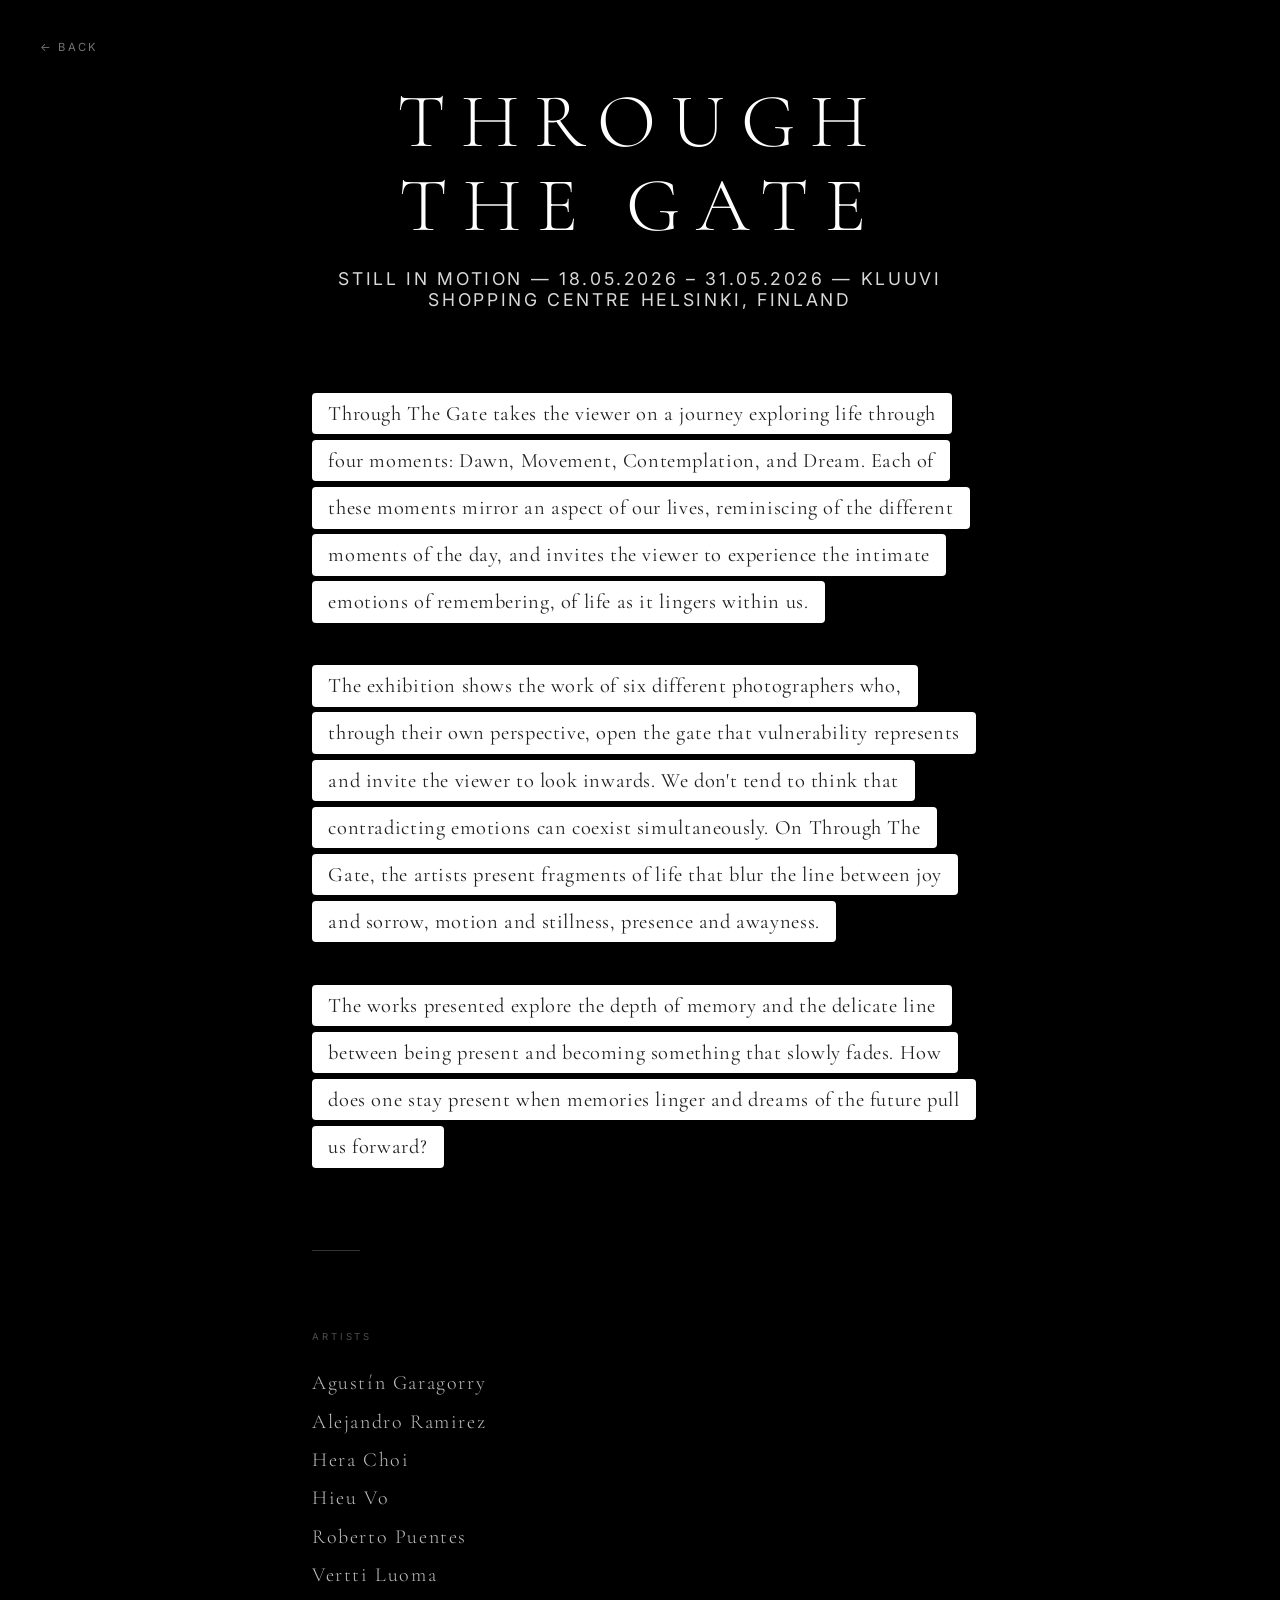
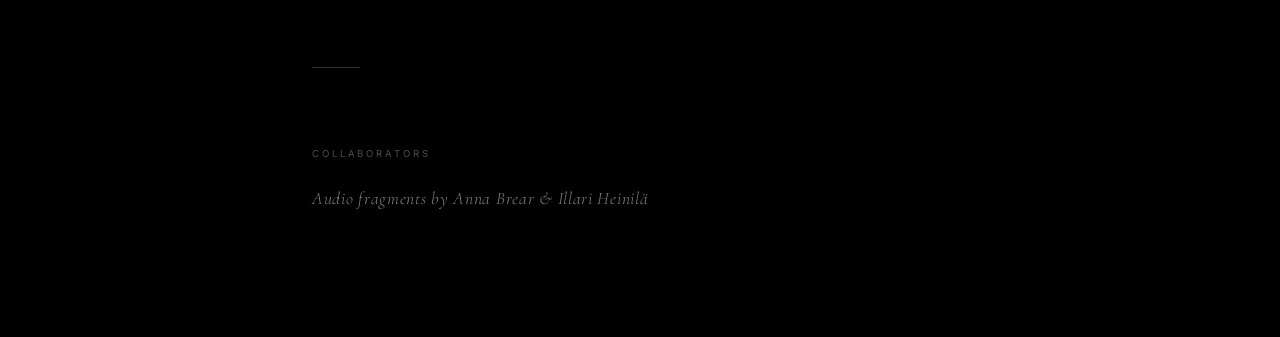
==== about.html @ f837ae7b "Add about page, optimize Alejandro's photo, link nav to about - New about.html with exhibition claim" ====
<!DOCTYPE html>
<html lang="en">
<head>
    <meta charset="UTF-8">
    <meta name="viewport" content="width=device-width, initial-scale=1.0">
    <title>Through the Gate — About</title>

    <link rel="preload" href="style.css" as="style">
    <link rel="preload" href="https://fonts.googleapis.com/css2?family=Cormorant+Garamond:wght@300;400;500;600&family=Inter:wght@300;400;500;600&display=swap" as="style">

    <link rel="stylesheet" href="style.css">
    <style>
        body {
            height: auto;
            min-height: 100vh;
            overflow-x: hidden;
            overflow-y: auto;
            background: #000;
        }

        .about-page {
            position: relative;
            z-index: 2;
            max-width: 720px;
            margin: 0 auto;
            padding: 5rem 2rem 8rem;
            display: flex;
            flex-direction: column;
            gap: 5rem;
        }

        .about-back {
            position: fixed;
            top: 2.5rem;
            left: 2.5rem;
            font-family: 'Inter', sans-serif;
            font-size: 0.7rem;
            font-weight: 400;
            letter-spacing: 0.2em;
            text-transform: uppercase;
            color: rgba(255, 255, 255, 0.45);
            text-decoration: none;
            transition: color 0.3s ease;
            z-index: 10;
        }

        .about-back:hover {
            color: rgba(255, 255, 255, 0.9);
        }

        .about-header {
            text-align: center;
        }

        .about-header .title {
            opacity: 1;
            white-space: normal;
            margin-bottom: 1.2rem;
        }

        .about-header .subtitle-info {
            opacity: 0.85;
        }

        .claim-text {
            font-family: 'Cormorant Garamond', serif;
            font-size: clamp(1.05rem, 1.6vw, 1.3rem);
            font-weight: 400;
            line-height: 2.3;
            letter-spacing: 0.03em;
        }

        .claim-text p + p {
            margin-top: 1.8em;
        }

        .claim-text p span {
            color: #1F1F1F;
            background-color: #FFFFFF;
            padding: 0.4em 0.8em;
            border-radius: 4px;
            box-decoration-break: clone;
            -webkit-box-decoration-break: clone;
            display: inline;
        }

        .divider {
            width: 3rem;
            height: 1px;
            background: rgba(255, 255, 255, 0.2);
        }

        .section-label {
            font-family: 'Inter', sans-serif;
            font-size: 0.6rem;
            font-weight: 400;
            letter-spacing: 0.3em;
            text-transform: uppercase;
            color: rgba(255, 255, 255, 0.3);
            margin-bottom: 1.8rem;
        }

        .artist-list {
            list-style: none;
            display: flex;
            flex-direction: column;
            gap: 0.9rem;
        }

        .artist-list li {
            font-family: 'Cormorant Garamond', serif;
            font-size: clamp(1rem, 1.6vw, 1.25rem);
            font-weight: 300;
            letter-spacing: 0.08em;
            color: rgba(255, 255, 255, 0.75);
        }

        .collaborators-text {
            font-family: 'Cormorant Garamond', serif;
            font-size: clamp(0.95rem, 1.4vw, 1.1rem);
            font-weight: 300;
            font-style: italic;
            letter-spacing: 0.04em;
            color: rgba(255, 255, 255, 0.5);
        }

        @media (max-width: 768px) {
            .about-back {
                top: 1.5rem;
                left: 1.5rem;
            }

            .about-page {
                padding: 4.5rem 1.5rem 6rem;
                gap: 3.5rem;
            }

            .claim-text {
                line-height: 1.85;
            }
        }
    </style>
</head>
<body>
    <a href="index.html" class="about-back">← Back</a>

    <main class="about-page">

        <div class="about-header">
            <h1 class="title">THROUGH THE GATE</h1>
            <p class="subtitle-info">STILL IN MOTION — 18.05.2026 – 31.05.2026 — KLUUVI SHOPPING CENTRE HELSINKI, FINLAND</p>
        </div>

        <div class="claim-text">
            <p><span>Through The Gate takes the viewer on a journey exploring life through four moments: Dawn, Movement, Contemplation, and Dream. Each of these moments mirror an aspect of our lives, reminiscing of the different moments of the day, and invites the viewer to experience the intimate emotions of remembering, of life as it lingers within us.</span></p>
            <p><span>The exhibition shows the work of six different photographers who, through their own perspective, open the gate that vulnerability represents and invite the viewer to look inwards. We don't tend to think that contradicting emotions can coexist simultaneously. On Through The Gate, the artists present fragments of life that blur the line between joy and sorrow, motion and stillness, presence and awayness.</span></p>
            <p><span>The works presented explore the depth of memory and the delicate line between being present and becoming something that slowly fades. How does one stay present when memories linger and dreams of the future pull us forward?</span></p>
        </div>

        <div class="divider"></div>

        <div>
            <p class="section-label">Artists</p>
            <ul class="artist-list">
                <li>Agustín Garagorry</li>
                <li>Alejandro Ramirez</li>
                <li>Hera Choi</li>
                <li>Hieu Vo</li>
                <li>Roberto Puentes</li>
                <li>Vertti Luoma</li>
            </ul>
        </div>

        <div class="divider"></div>

        <div>
            <p class="section-label">Collaborators</p>
            <p class="collaborators-text">Audio fragments by Anna Brear &amp; Illari Heinilä</p>
        </div>

    </main>
</body>
</html>
---- style.css ----
/* Japanese Minimalist Exhibition Website */

@import url('https://fonts.googleapis.com/css2?family=Cormorant+Garamond:wght@300;400;500;600&family=Inter:wght@300;400;500;600&display=swap');

* {
    margin: 0;
    padding: 0;
    box-sizing: border-box;
}

:root {
    --white: #FFFFFF;
    --black: #1A1A1A;
    --gray: rgba(255, 255, 255, 0.7);
    --transition: 0.8s cubic-bezier(0.4, 0, 0.2, 1);
}

body {
    font-family: 'Cormorant Garamond', serif;
    color: var(--white);
    overflow-x: hidden;
    background: var(--black);
    height: 100vh;
    width: 100vw;
}

/* Background System */
.background-container {
    position: fixed;
    top: 0;
    left: 0;
    width: 100%;
    height: 100%;
    z-index: 0;
}

.background-image {
    position: absolute;
    top: 0;
    left: 0;
    width: 100%;
    height: 100%;
    background-size: cover;
    background-position: center;
    background-repeat: no-repeat;
    transition: opacity 0.8s ease-in-out;
    will-change: opacity;
}

.background-overlay {
    position: absolute;
    top: 0;
    left: 0;
    width: 100%;
    height: 100%;
    background: linear-gradient(
        to bottom,
        rgba(0, 0, 0, 0.2) 0%,
        rgba(0, 0, 0, 0.4) 50%,
        rgba(0, 0, 0, 0.7) 100%
    );
    z-index: 1;
    pointer-events: none;
}

/* Content */
.content {
    position: relative;
    z-index: 2;
    height: 100vh;
    display: flex;
    flex-direction: column;
    justify-content: flex-start;
    align-items: flex-start;
    padding: 4rem;
    padding-bottom: 8rem;
}

.content.centered {
    justify-content: center;
    align-items: center;
}

/* Hero Section */
.hero {
    flex: 0 0 auto;
    display: flex;
    flex-direction: column;
    justify-content: center;
    align-items: center;
    text-align: center;
    letter-spacing: 0.05em;
    width: 100%;
    transition: all 0.8s cubic-bezier(0.4, 0, 0.2, 1);
}

.hero.minimized {
    justify-content: flex-start;
    padding-top: 0;
    margin-bottom: 0;
}

.title-block {
    display: inline-block;
}

.title {
    font-size: clamp(2.4rem, 6.4vw, 4.8rem);
    font-weight: 300;
    letter-spacing: 0.2em;
    margin-bottom: 2rem;
    text-transform: uppercase;
    line-height: 1.1;
    transition: all 0.8s cubic-bezier(0.4, 0, 0.2, 1);
    white-space: nowrap;
}

.hero.minimized .title {
    font-size: clamp(1.2rem, 2.4vw, 2rem);
    margin-bottom: 1rem;
    opacity: 0.3;
    cursor: pointer;
}

.hero.minimized .title:hover {
    opacity: 0.6;
}

.subtitle-info {
    font-family: 'Inter', sans-serif;
    font-size: clamp(0.85rem, 1.4vw, 1.1rem);
    font-weight: 400;
    letter-spacing: 0.15em;
    text-transform: uppercase;
    opacity: 0.85;
    text-align: center;
    transition: all 0.8s cubic-bezier(0.4, 0, 0.2, 1);
}

.hero.minimized .subtitle-info {
    opacity: 0;
    transform: translateY(-20px);
    height: 0;
    overflow: hidden;
}

/* Story Container */
.story-container {
    flex: 0;
    display: flex;
    flex-direction: column;
    justify-content: flex-start;
    align-items: center;
    width: 100%;
    padding: 0 2rem 2rem 2rem;
    opacity: 0;
    visibility: hidden;
    height: 0;
    overflow: hidden;
    transition: all 0.8s cubic-bezier(0.4, 0, 0.2, 1);
}

.story-container.active {
    flex: 1;
    height: auto;
    opacity: 1;
    visibility: visible;
}

.artist-name-display {
    font-size: clamp(1.5rem, 3vw, 2.5rem);
    font-weight: 600;
    letter-spacing: 0.2em;
    margin-bottom: 3rem;
    text-transform: uppercase;
    color: var(--white);
    opacity: 0;
    transform: translateY(20px);
}

.story-container.active .artist-name-display {
    animation: fadeInUp 0.8s cubic-bezier(0.4, 0, 0.2, 1) 0.2s forwards;
}

.story-text-container {
    width: 80%;
    max-width: 1200px;
    min-height: 400px;
    padding: 0;
    opacity: 0;
    visibility: hidden;
    transform: translateY(20px);
}

.story-container.active .story-text-container {
    visibility: visible;
    animation: fadeInUp 0.8s cubic-bezier(0.4, 0, 0.2, 1) 0.5s forwards;
}

.story-text {
    font-size: clamp(1rem, 1.3vw, 1.15rem);
    line-height: 2.2;
    letter-spacing: 0.03em;
    font-weight: 400;
    opacity: 0;
    visibility: hidden;
    transition: opacity 0.6s cubic-bezier(0.4, 0, 0.2, 1);
}

.story-text.fade-in {
    visibility: visible;
    animation: fadeInText 1.2s cubic-bezier(0.4, 0, 0.2, 1) forwards;
}

.story-text .paragraph-line {
    color: #1F1F1F;
    background-color: #FFFFFF;
    padding: 0.4em 0.8em;
    border-radius: 4px;
    box-decoration-break: clone;
    -webkit-box-decoration-break: clone;
    display: inline;
}

@keyframes fadeInText {
    from {
        opacity: 0;
        transform: translateY(10px);
    }
    to {
        opacity: 1;
        transform: translateY(0);
    }
}

/* Artists Navigation */
.artists {
    position: absolute;
    bottom: 0;
    left: 0;
    right: 0;
    display: flex;
    justify-content: center;
    align-items: center;
    gap: 2rem;
    flex-wrap: wrap;
    padding: 2rem 4rem;
    transition: all 0.5s ease;
}

.artists.reading-mode {
    opacity: 0.6;
}

.artist-name {
    background: none;
    border: none;
    color: var(--gray);
    font-family: 'Inter', sans-serif;
    font-size: clamp(0.7rem, 1.2vw, 0.85rem);
    font-weight: 400;
    letter-spacing: 0.15em;
    text-transform: uppercase;
    cursor: pointer;
    position: relative;
    padding: 0.5rem 0;
    transition: color 0.3s ease, transform 0.3s ease;
}

.artist-name::after {
    content: '';
    position: absolute;
    bottom: 0;
    left: 0;
    width: 0;
    height: 1px;
    background: var(--white);
    transition: width 0.4s cubic-bezier(0.4, 0, 0.2, 1);
}

.artist-name:hover {
    color: var(--white);
    transform: translateY(-2px);
}

.artist-name:hover::after {
    width: 100%;
}

.artist-name.active {
    color: var(--white);
    font-weight: 500;
}

.artist-name.active::after {
    width: 100%;
}

.nav-divider {
    width: 1px;
    height: 1em;
    background: rgba(255, 255, 255, 0.2);
    display: inline-block;
    vertical-align: middle;
}

.about-link {
    text-decoration: none;
    color: rgba(255, 255, 255, 0.35);
}

.about-link:hover {
    color: var(--white);
}

/* Responsive Design */
@media (max-width: 768px) {
    body {
        overflow-x: hidden;
    }

    .content {
        padding: 1.5rem 1rem;
        padding-bottom: 7rem;
        overflow-x: hidden;
    }

    .title {
        font-size: clamp(1.8rem, 6vw, 2.8rem) !important;
        letter-spacing: 0.05em;
        padding: 0 6%;
        box-sizing: border-box;
        max-width: 100%;
        overflow: hidden;
    }

    .title-block {
        width: 100%;
        max-width: 100%;
        box-sizing: border-box;
    }

    .subtitle-info {
        font-size: 0.7rem;
        letter-spacing: 0.08em;
        line-height: 1.6;
        padding: 0 0.5rem;
    }

    .hero.minimized {
        padding-top: 0.5rem;
    }

    .hero.minimized .title {
        font-size: 1rem !important;
        margin-bottom: 0.5rem;
    }

    /* Scrollable story container */
    .story-container {
        padding: 0;
        overflow-y: auto;
        overflow-x: hidden;
        -webkit-overflow-scrolling: touch;
    }

    .story-container.active {
        padding-bottom: 8rem;
    }

    .artist-name-display {
        font-size: 1.2rem;
        font-weight: 600;
        margin-bottom: 1.5rem;
        margin-top: 1rem;
        padding: 0 1rem;
    }

    .story-text-container {
        width: 100%;
        min-height: auto;
        padding: 0 1rem;
        max-height: none;
    }

    .story-text {
        font-size: 0.95rem;
        line-height: 1.8;
    }

    .story-text .paragraph-line {
        padding: 0.3em 0.5em;
        font-size: 0.9rem;
        line-height: 1.7;
    }

    /* Fixed artists navigation */
    .artists {
        gap: 0.8rem;
        padding: 1rem;
        flex-wrap: wrap;
        justify-content: center;
    }

    .artist-name {
        font-size: 0.65rem;
        letter-spacing: 0.12em;
        padding: 0.4rem 0;
    }
}

/* Smooth Transitions */
.fade-enter {
    opacity: 0;
    transform: scale(1.05);
}

.fade-exit {
    opacity: 0;
    transform: scale(0.95);
}

/* Entrance Animations */
@keyframes fadeInUp {
    from {
        opacity: 0;
        transform: translateY(30px);
    }
    to {
        opacity: 1;
        transform: translateY(0);
    }
}

@keyframes fadeIn {
    from {
        opacity: 0;
    }
    to {
        opacity: 1;
    }
}

@keyframes fadeInScale {
    from {
        opacity: 0;
        transform: scale(0.95);
    }
    to {
        opacity: 1;
        transform: scale(1);
    }
}

/* Initial hidden state */
.title,
.subtitle-info,
.artists,
.background-image {
    opacity: 0;
}

/* Apply entrance animations */
.title.animate-in {
    animation: fadeInUp 1.2s cubic-bezier(0.4, 0, 0.2, 1) 0.3s forwards;
}

.subtitle-info.animate-in {
    animation: fadeInUp 1s cubic-bezier(0.4, 0, 0.2, 1) 0.8s forwards;
}

.artists.animate-in {
    animation: fadeIn 1s cubic-bezier(0.4, 0, 0.2, 1) 1.2s forwards;
}

.background-image.animate-in {
    animation: fadeInScale 1.5s cubic-bezier(0.4, 0, 0.2, 1) 0s forwards;
}
---- style.css ----
/* Japanese Minimalist Exhibition Website */

@import url('https://fonts.googleapis.com/css2?family=Cormorant+Garamond:wght@300;400;500;600&family=Inter:wght@300;400;500;600&display=swap');

* {
    margin: 0;
    padding: 0;
    box-sizing: border-box;
}

:root {
    --white: #FFFFFF;
    --black: #1A1A1A;
    --gray: rgba(255, 255, 255, 0.7);
    --transition: 0.8s cubic-bezier(0.4, 0, 0.2, 1);
}

body {
    font-family: 'Cormorant Garamond', serif;
    color: var(--white);
    overflow-x: hidden;
    background: var(--black);
    height: 100vh;
    width: 100vw;
}

/* Background System */
.background-container {
    position: fixed;
    top: 0;
    left: 0;
    width: 100%;
    height: 100%;
    z-index: 0;
}

.background-image {
    position: absolute;
    top: 0;
    left: 0;
    width: 100%;
    height: 100%;
    background-size: cover;
    background-position: center;
    background-repeat: no-repeat;
    transition: opacity 0.8s ease-in-out;
    will-change: opacity;
}

.background-overlay {
    position: absolute;
    top: 0;
    left: 0;
    width: 100%;
    height: 100%;
    background: linear-gradient(
        to bottom,
        rgba(0, 0, 0, 0.2) 0%,
        rgba(0, 0, 0, 0.4) 50%,
        rgba(0, 0, 0, 0.7) 100%
    );
    z-index: 1;
    pointer-events: none;
}

/* Content */
.content {
    position: relative;
    z-index: 2;
    height: 100vh;
    display: flex;
    flex-direction: column;
    justify-content: flex-start;
    align-items: flex-start;
    padding: 4rem;
    padding-bottom: 8rem;
}

.content.centered {
    justify-content: center;
    align-items: center;
}

/* Hero Section */
.hero {
    flex: 0 0 auto;
    display: flex;
    flex-direction: column;
    justify-content: center;
    align-items: center;
    text-align: center;
    letter-spacing: 0.05em;
    width: 100%;
    transition: all 0.8s cubic-bezier(0.4, 0, 0.2, 1);
}

.hero.minimized {
    justify-content: flex-start;
    padding-top: 0;
    margin-bottom: 0;
}

.title-block {
    display: inline-block;
}

.title {
    font-size: clamp(2.4rem, 6.4vw, 4.8rem);
    font-weight: 300;
    letter-spacing: 0.2em;
    margin-bottom: 2rem;
    text-transform: uppercase;
    line-height: 1.1;
    transition: all 0.8s cubic-bezier(0.4, 0, 0.2, 1);
    white-space: nowrap;
}

.hero.minimized .title {
    font-size: clamp(1.2rem, 2.4vw, 2rem);
    margin-bottom: 1rem;
    opacity: 0.3;
    cursor: pointer;
}

.hero.minimized .title:hover {
    opacity: 0.6;
}

.subtitle-info {
    font-family: 'Inter', sans-serif;
    font-size: clamp(0.85rem, 1.4vw, 1.1rem);
    font-weight: 400;
    letter-spacing: 0.15em;
    text-transform: uppercase;
    opacity: 0.85;
    text-align: center;
    transition: all 0.8s cubic-bezier(0.4, 0, 0.2, 1);
}

.hero.minimized .subtitle-info {
    opacity: 0;
    transform: translateY(-20px);
    height: 0;
    overflow: hidden;
}

/* Story Container */
.story-container {
    flex: 0;
    display: flex;
    flex-direction: column;
    justify-content: flex-start;
    align-items: center;
    width: 100%;
    padding: 0 2rem 2rem 2rem;
    opacity: 0;
    visibility: hidden;
    height: 0;
    overflow: hidden;
    transition: all 0.8s cubic-bezier(0.4, 0, 0.2, 1);
}

.story-container.active {
    flex: 1;
    height: auto;
    opacity: 1;
    visibility: visible;
}

.artist-name-display {
    font-size: clamp(1.5rem, 3vw, 2.5rem);
    font-weight: 600;
    letter-spacing: 0.2em;
    margin-bottom: 3rem;
    text-transform: uppercase;
    color: var(--white);
    opacity: 0;
    transform: translateY(20px);
}

.story-container.active .artist-name-display {
    animation: fadeInUp 0.8s cubic-bezier(0.4, 0, 0.2, 1) 0.2s forwards;
}

.story-text-container {
    width: 80%;
    max-width: 1200px;
    min-height: 400px;
    padding: 0;
    opacity: 0;
    visibility: hidden;
    transform: translateY(20px);
}

.story-container.active .story-text-container {
    visibility: visible;
    animation: fadeInUp 0.8s cubic-bezier(0.4, 0, 0.2, 1) 0.5s forwards;
}

.story-text {
    font-size: clamp(1rem, 1.3vw, 1.15rem);
    line-height: 2.2;
    letter-spacing: 0.03em;
    font-weight: 400;
    opacity: 0;
    visibility: hidden;
    transition: opacity 0.6s cubic-bezier(0.4, 0, 0.2, 1);
}

.story-text.fade-in {
    visibility: visible;
    animation: fadeInText 1.2s cubic-bezier(0.4, 0, 0.2, 1) forwards;
}

.story-text .paragraph-line {
    color: #1F1F1F;
    background-color: #FFFFFF;
    padding: 0.4em 0.8em;
    border-radius: 4px;
    box-decoration-break: clone;
    -webkit-box-decoration-break: clone;
    display: inline;
}

@keyframes fadeInText {
    from {
        opacity: 0;
        transform: translateY(10px);
    }
    to {
        opacity: 1;
        transform: translateY(0);
    }
}

/* Artists Navigation */
.artists {
    position: absolute;
    bottom: 0;
    left: 0;
    right: 0;
    display: flex;
    justify-content: center;
    align-items: center;
    gap: 2rem;
    flex-wrap: wrap;
    padding: 2rem 4rem;
    transition: all 0.5s ease;
}

.artists.reading-mode {
    opacity: 0.6;
}

.artist-name {
    background: none;
    border: none;
    color: var(--gray);
    font-family: 'Inter', sans-serif;
    font-size: clamp(0.7rem, 1.2vw, 0.85rem);
    font-weight: 400;
    letter-spacing: 0.15em;
    text-transform: uppercase;
    cursor: pointer;
    position: relative;
    padding: 0.5rem 0;
    transition: color 0.3s ease, transform 0.3s ease;
}

.artist-name::after {
    content: '';
    position: absolute;
    bottom: 0;
    left: 0;
    width: 0;
    height: 1px;
    background: var(--white);
    transition: width 0.4s cubic-bezier(0.4, 0, 0.2, 1);
}

.artist-name:hover {
    color: var(--white);
    transform: translateY(-2px);
}

.artist-name:hover::after {
    width: 100%;
}

.artist-name.active {
    color: var(--white);
    font-weight: 500;
}

.artist-name.active::after {
    width: 100%;
}

.nav-divider {
    width: 1px;
    height: 1em;
    background: rgba(255, 255, 255, 0.2);
    display: inline-block;
    vertical-align: middle;
}

.about-link {
    text-decoration: none;
    color: rgba(255, 255, 255, 0.35);
}

.about-link:hover {
    color: var(--white);
}

/* Responsive Design */
@media (max-width: 768px) {
    body {
        overflow-x: hidden;
    }

    .content {
        padding: 1.5rem 1rem;
        padding-bottom: 7rem;
        overflow-x: hidden;
    }

    .title {
        font-size: clamp(1.8rem, 6vw, 2.8rem) !important;
        letter-spacing: 0.05em;
        padding: 0 6%;
        box-sizing: border-box;
        max-width: 100%;
        overflow: hidden;
    }

    .title-block {
        width: 100%;
        max-width: 100%;
        box-sizing: border-box;
    }

    .subtitle-info {
        font-size: 0.7rem;
        letter-spacing: 0.08em;
        line-height: 1.6;
        padding: 0 0.5rem;
    }

    .hero.minimized {
        padding-top: 0.5rem;
    }

    .hero.minimized .title {
        font-size: 1rem !important;
        margin-bottom: 0.5rem;
    }

    /* Scrollable story container */
    .story-container {
        padding: 0;
        overflow-y: auto;
        overflow-x: hidden;
        -webkit-overflow-scrolling: touch;
    }

    .story-container.active {
        padding-bottom: 8rem;
    }

    .artist-name-display {
        font-size: 1.2rem;
        font-weight: 600;
        margin-bottom: 1.5rem;
        margin-top: 1rem;
        padding: 0 1rem;
    }

    .story-text-container {
        width: 100%;
        min-height: auto;
        padding: 0 1rem;
        max-height: none;
    }

    .story-text {
        font-size: 0.95rem;
        line-height: 1.8;
    }

    .story-text .paragraph-line {
        padding: 0.3em 0.5em;
        font-size: 0.9rem;
        line-height: 1.7;
    }

    /* Fixed artists navigation */
    .artists {
        gap: 0.8rem;
        padding: 1rem;
        flex-wrap: wrap;
        justify-content: center;
    }

    .artist-name {
        font-size: 0.65rem;
        letter-spacing: 0.12em;
        padding: 0.4rem 0;
    }
}

/* Smooth Transitions */
.fade-enter {
    opacity: 0;
    transform: scale(1.05);
}

.fade-exit {
    opacity: 0;
    transform: scale(0.95);
}

/* Entrance Animations */
@keyframes fadeInUp {
    from {
        opacity: 0;
        transform: translateY(30px);
    }
    to {
        opacity: 1;
        transform: translateY(0);
    }
}

@keyframes fadeIn {
    from {
        opacity: 0;
    }
    to {
        opacity: 1;
    }
}

@keyframes fadeInScale {
    from {
        opacity: 0;
        transform: scale(0.95);
    }
    to {
        opacity: 1;
        transform: scale(1);
    }
}

/* Initial hidden state */
.title,
.subtitle-info,
.artists,
.background-image {
    opacity: 0;
}

/* Apply entrance animations */
.title.animate-in {
    animation: fadeInUp 1.2s cubic-bezier(0.4, 0, 0.2, 1) 0.3s forwards;
}

.subtitle-info.animate-in {
    animation: fadeInUp 1s cubic-bezier(0.4, 0, 0.2, 1) 0.8s forwards;
}

.artists.animate-in {
    animation: fadeIn 1s cubic-bezier(0.4, 0, 0.2, 1) 1.2s forwards;
}

.background-image.animate-in {
    animation: fadeInScale 1.5s cubic-bezier(0.4, 0, 0.2, 1) 0s forwards;
}
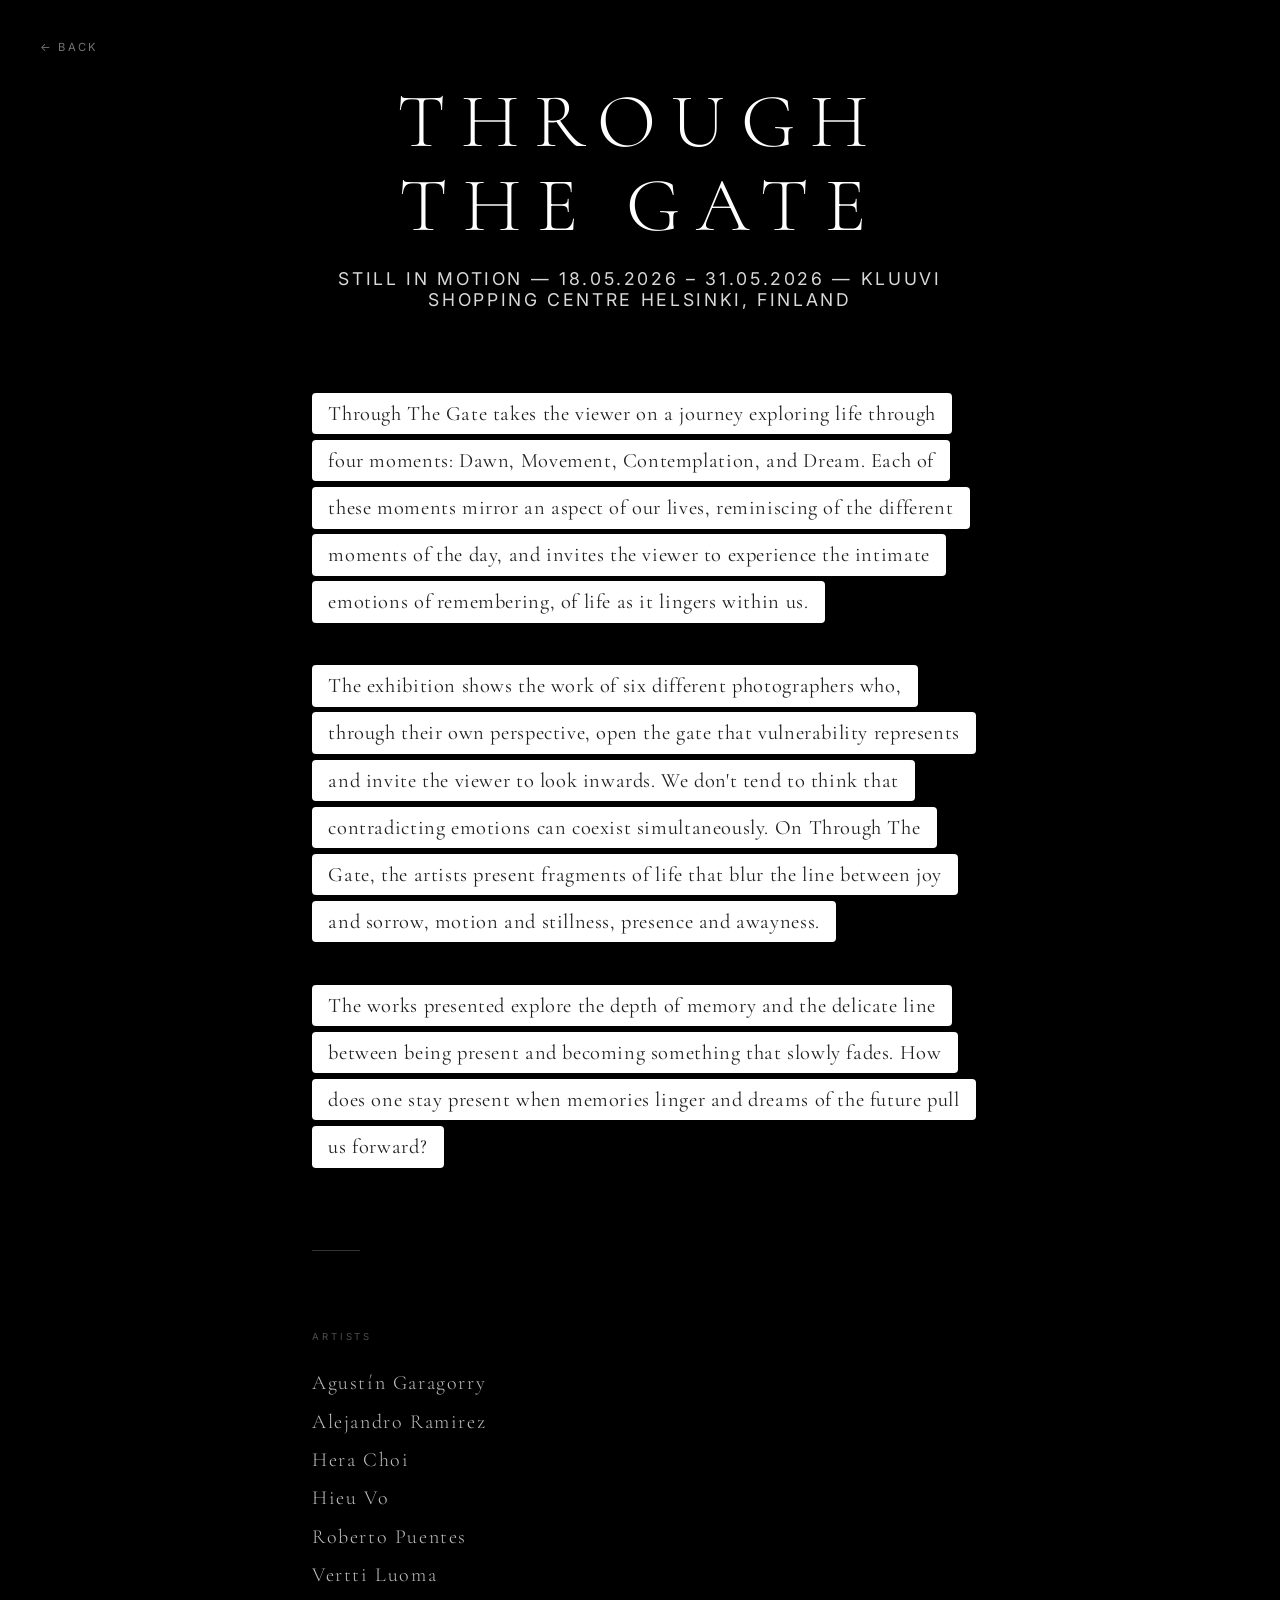
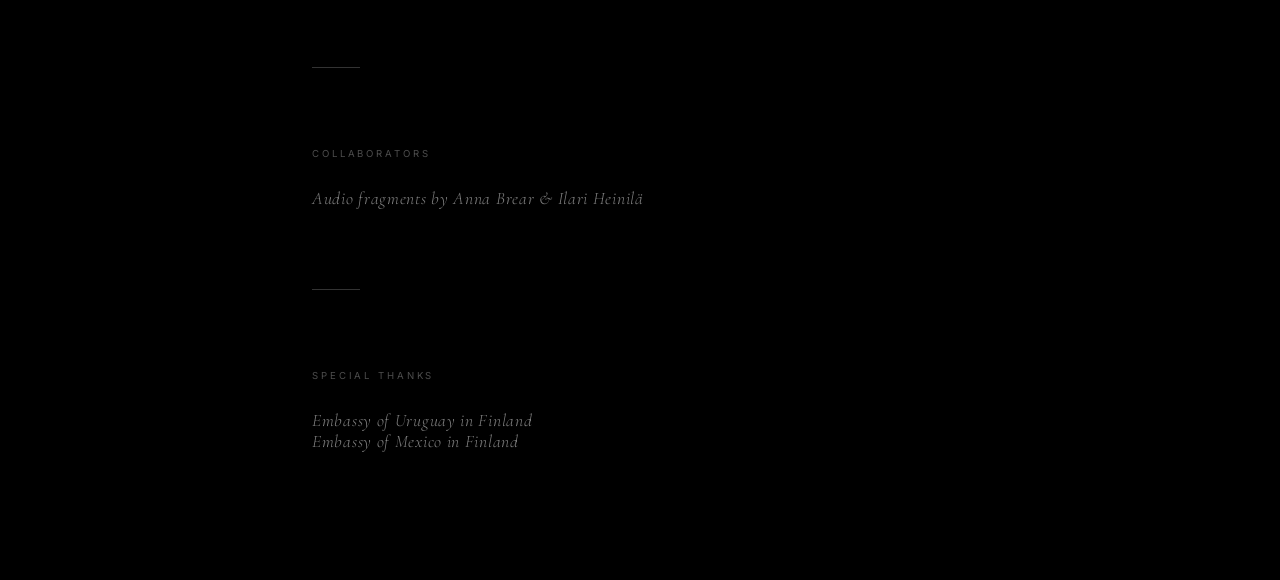
==== commit e8641fd8: "Add audio-fragments page, Listen nav link, and special thanks section - New audio-fragments.html wit" ====
--- a/about.html
+++ b/about.html
@@ -175,7 +175,14 @@
 
         <div>
             <p class="section-label">Collaborators</p>
-            <p class="collaborators-text">Audio fragments by Anna Brear &amp; Illari Heinilä</p>
+            <p class="collaborators-text">Audio fragments by Anna Brear &amp; Ilari Heinilä</p>
+        </div>
+
+        <div class="divider"></div>
+
+        <div>
+            <p class="section-label">Special Thanks</p>
+            <p class="collaborators-text">Embassy of Uruguay in Finland<br>Embassy of Mexico in Finland</p>
         </div>
 
     </main>
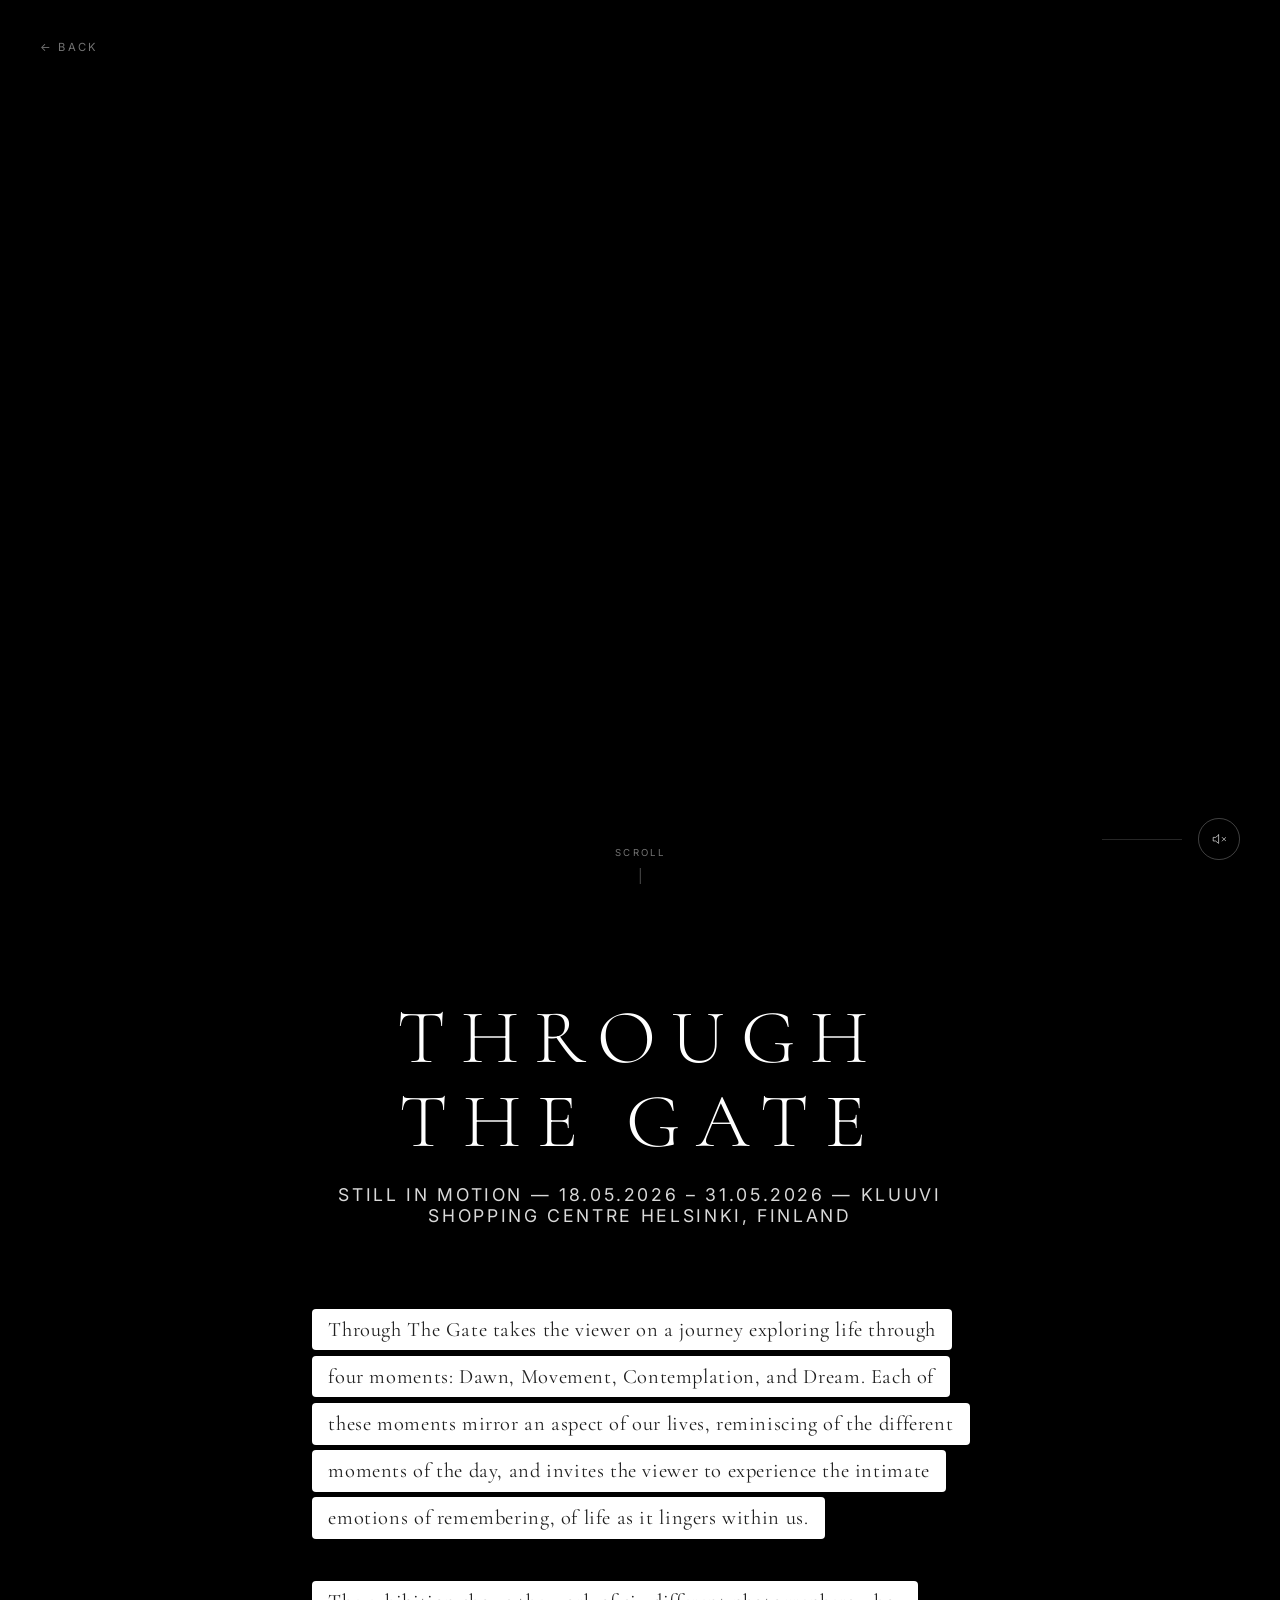
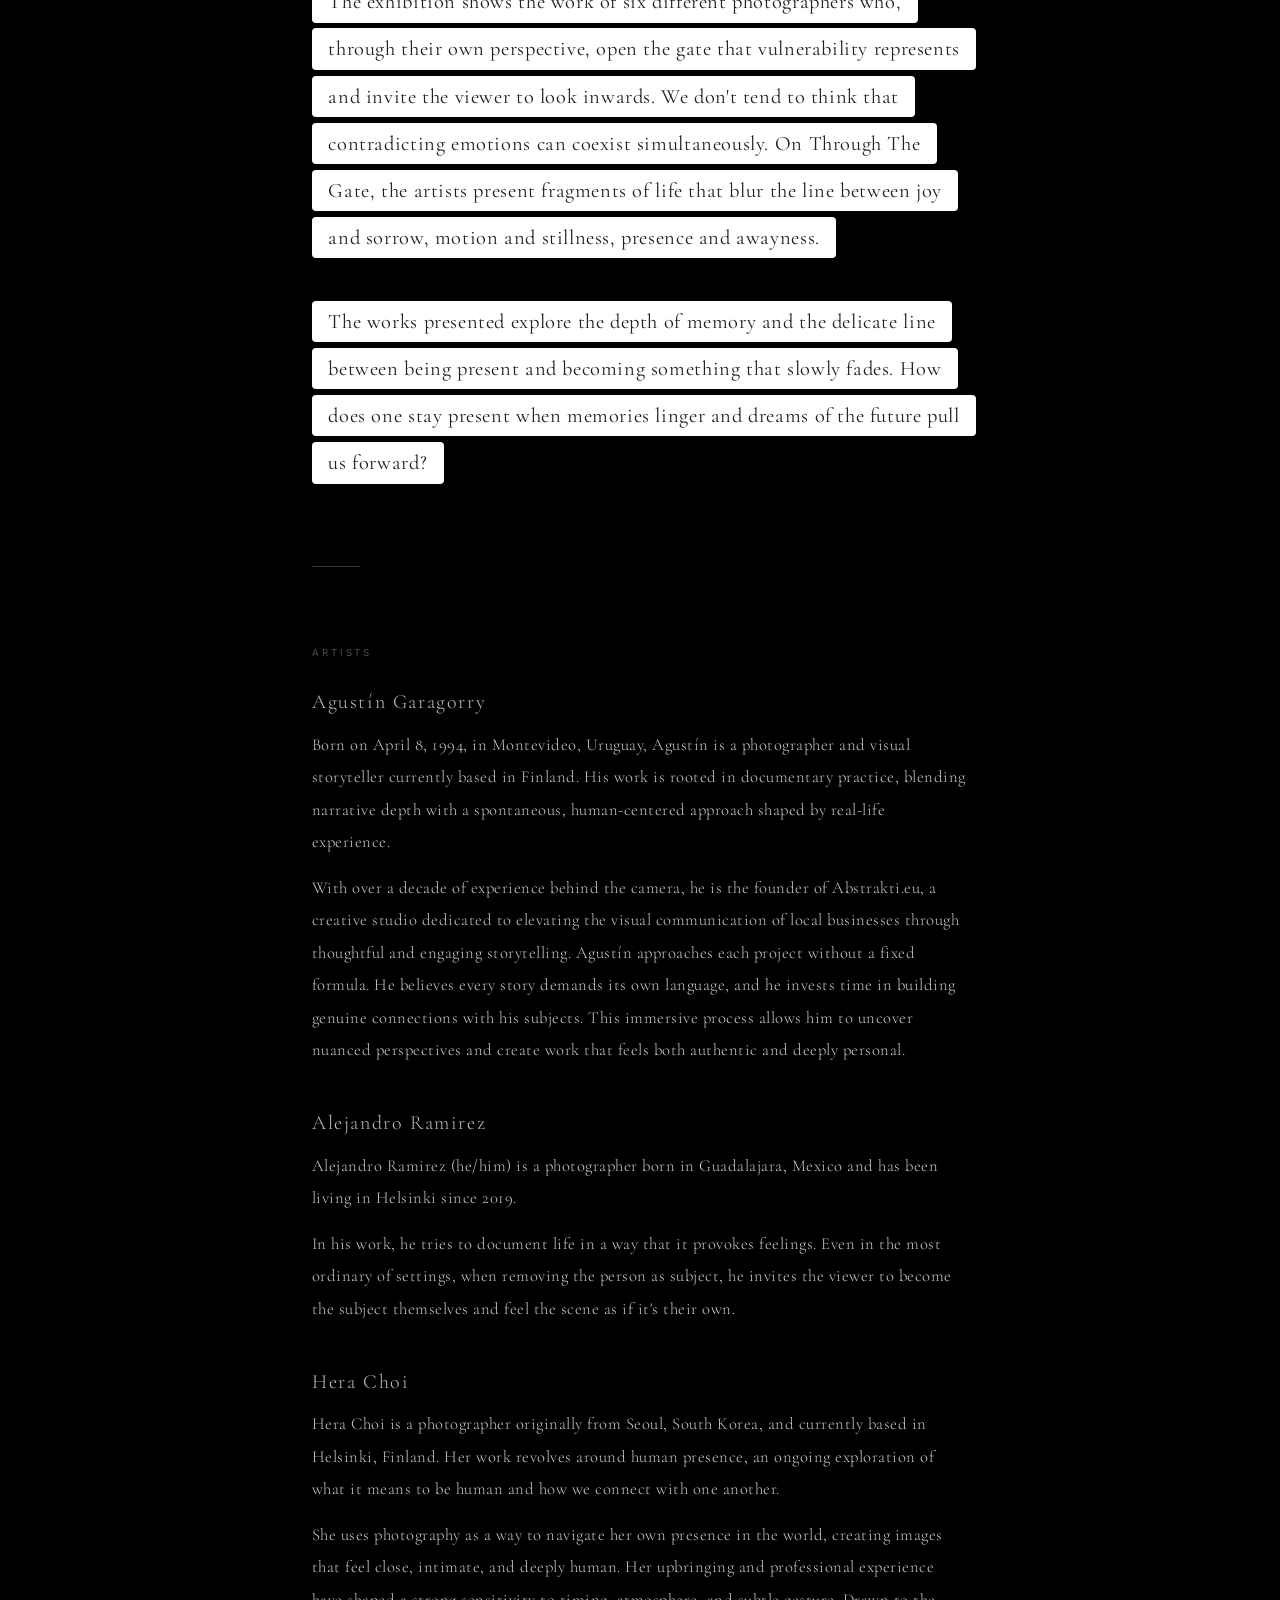
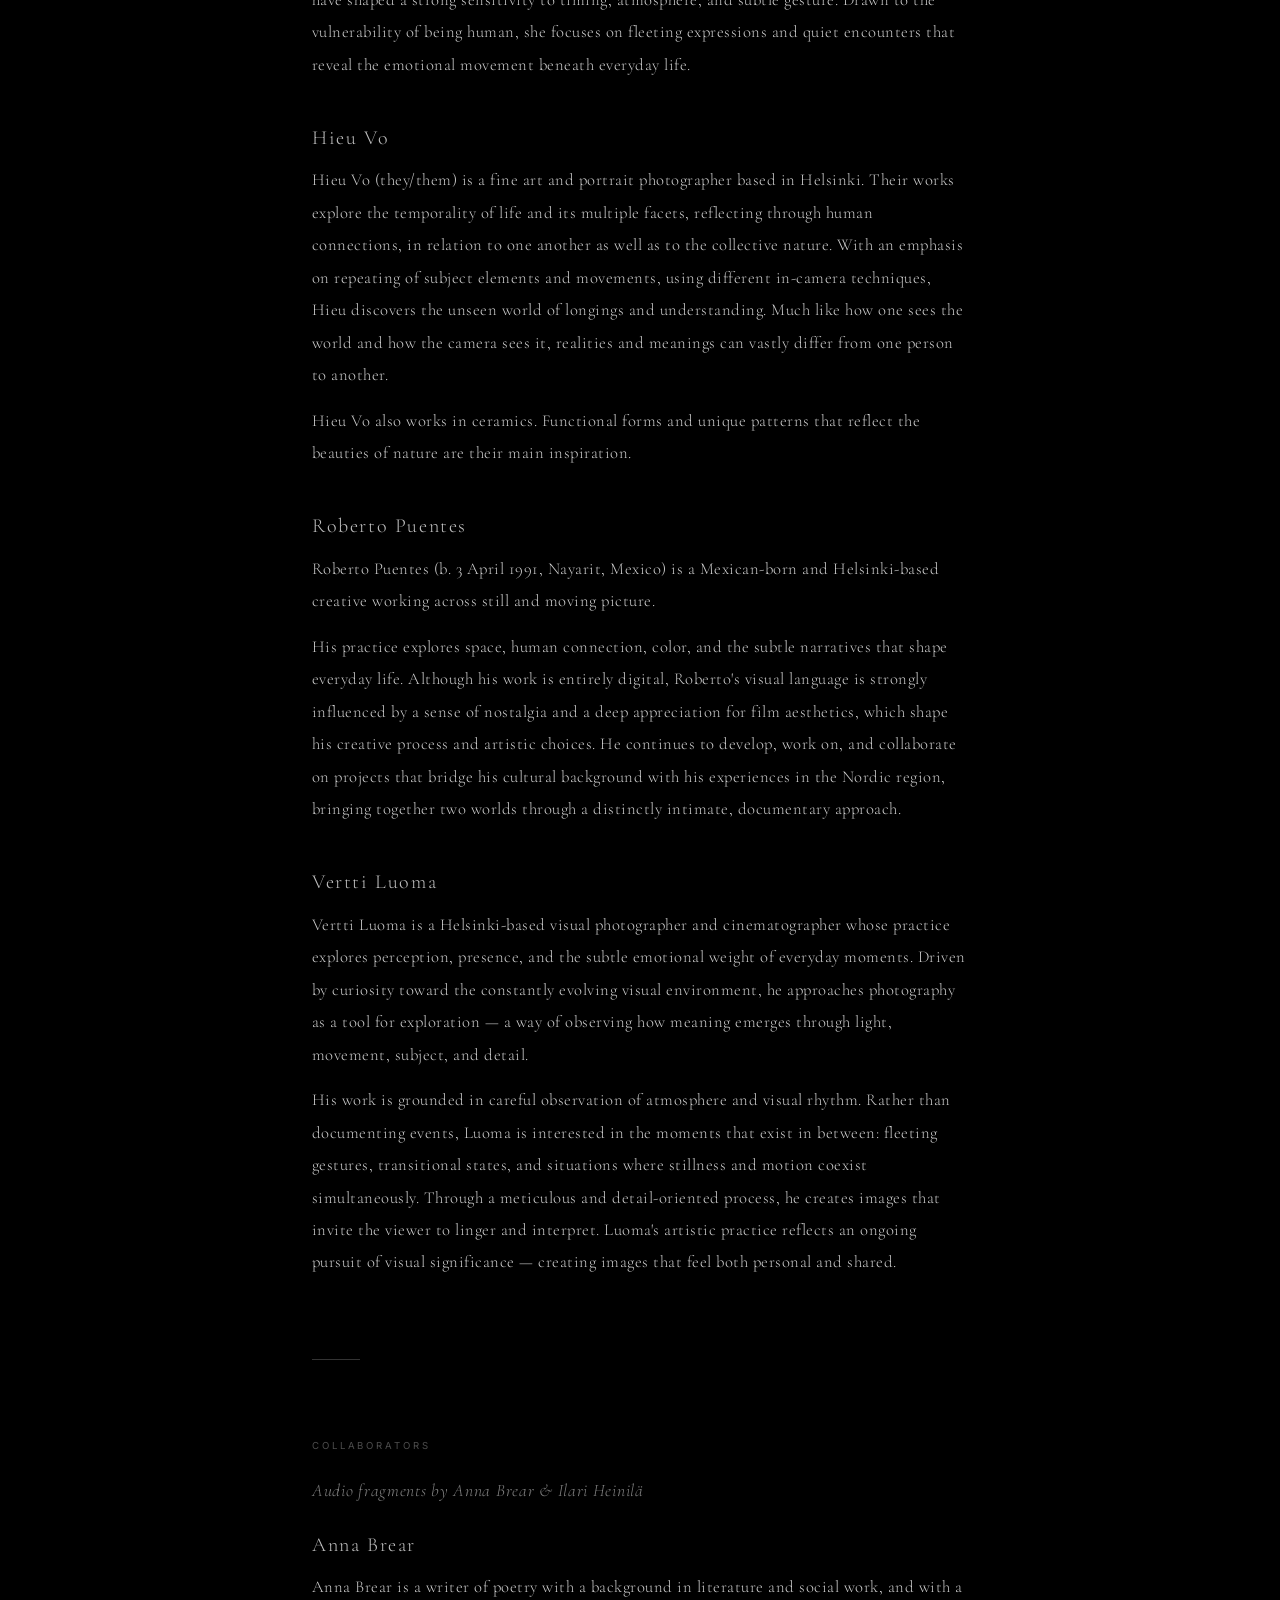
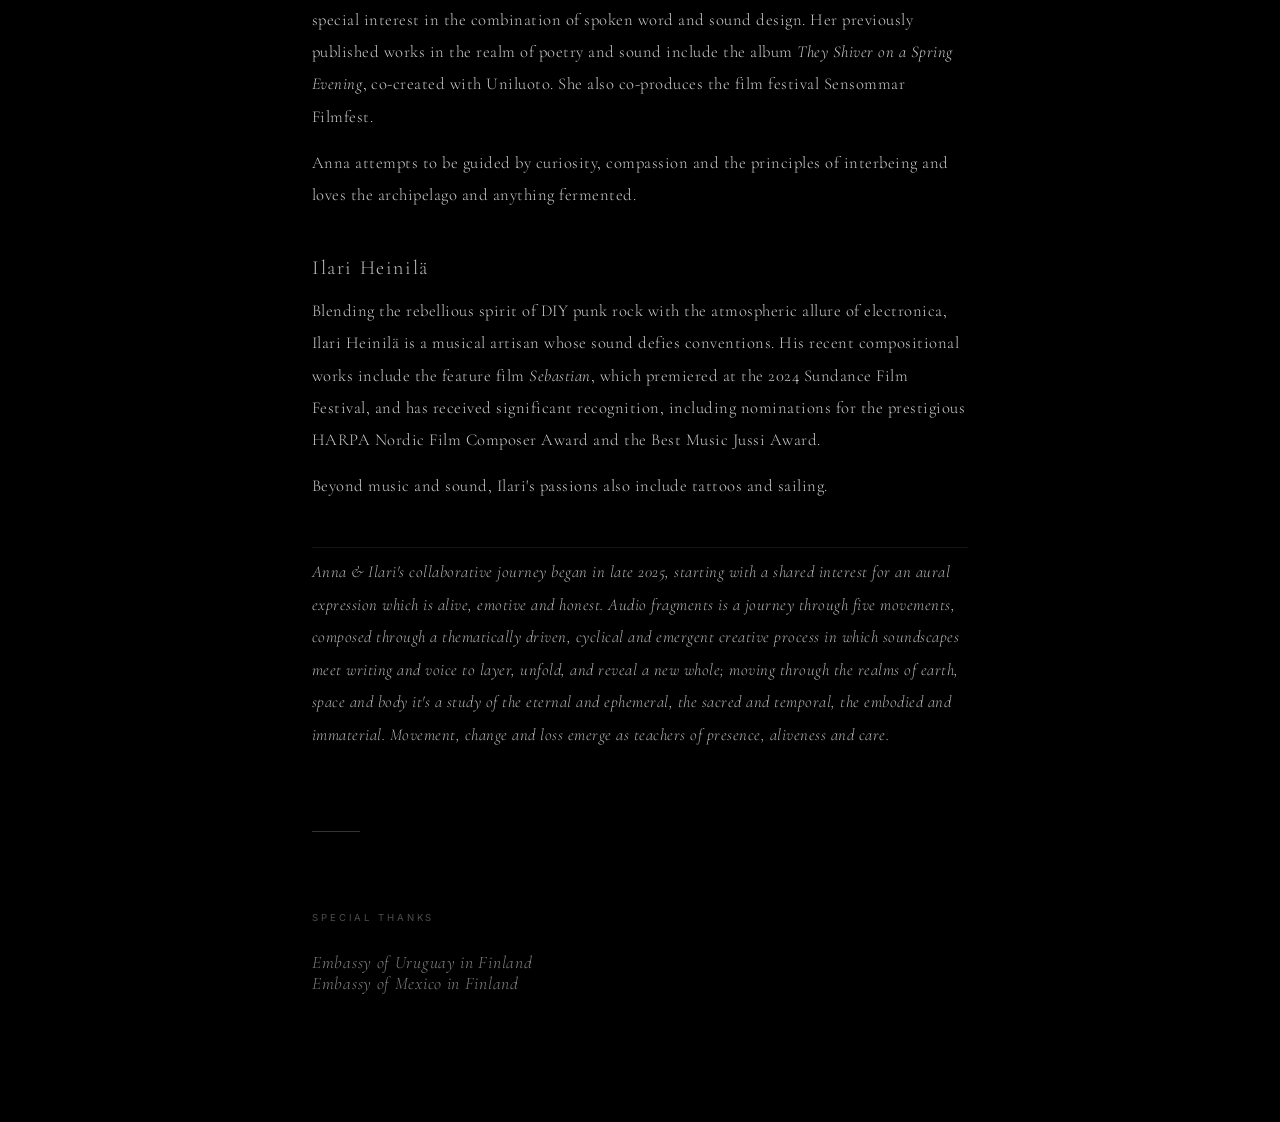
==== commit 3f7ae458: "Add fullscreen video hero to about page with sound controls and artist/collaborator bios - Add Video" ====
--- a/about.html
+++ b/about.html
@@ -23,7 +23,7 @@
             z-index: 2;
             max-width: 720px;
             margin: 0 auto;
-            padding: 5rem 2rem 8rem;
+            padding: 6rem 2rem 8rem;
             display: flex;
             flex-direction: column;
             gap: 5rem;
@@ -124,6 +124,161 @@
             color: rgba(255, 255, 255, 0.5);
         }
 
+        .collab-bios {
+            display: flex;
+            flex-direction: column;
+            gap: 2.8rem;
+            margin-top: 2rem;
+        }
+
+        .collab-bio-name {
+            font-family: 'Cormorant Garamond', serif;
+            font-size: clamp(1rem, 1.6vw, 1.25rem);
+            font-weight: 300;
+            letter-spacing: 0.08em;
+            color: rgba(255, 255, 255, 0.75);
+            margin-bottom: 0.9rem;
+        }
+
+        .collab-bio-text {
+            font-family: 'Cormorant Garamond', serif;
+            font-size: clamp(0.9rem, 1.3vw, 1.05rem);
+            font-weight: 300;
+            line-height: 1.95;
+            letter-spacing: 0.03em;
+            color: rgba(255, 255, 255, 0.8);
+        }
+
+        .collab-bio-text + .collab-bio-text {
+            margin-top: 0.8em;
+        }
+
+        .collab-duo-text {
+            font-family: 'Cormorant Garamond', serif;
+            font-size: clamp(0.9rem, 1.3vw, 1.05rem);
+            font-weight: 300;
+            font-style: italic;
+            line-height: 1.95;
+            letter-spacing: 0.03em;
+            color: rgba(255, 255, 255, 0.7);
+            padding-top: 0.5rem;
+            border-top: 1px solid rgba(255, 255, 255, 0.08);
+        }
+
+        .video-hero {
+            position: relative;
+            width: 100vw;
+            height: 100vh;
+            overflow: hidden;
+            left: 50%;
+            transform: translateX(-50%);
+        }
+
+        .video-hero video {
+            position: absolute;
+            top: 0;
+            left: 0;
+            width: 100%;
+            height: 100%;
+            object-fit: cover;
+        }
+
+        .scroll-hint {
+            position: absolute;
+            bottom: 1rem;
+            left: 50%;
+            transform: translateX(-50%);
+            display: flex;
+            flex-direction: column;
+            align-items: center;
+            gap: 0.6rem;
+            color: rgba(255, 255, 255, 0.45);
+            font-family: 'Inter', sans-serif;
+            font-size: 0.6rem;
+            letter-spacing: 0.25em;
+            text-transform: uppercase;
+            animation: fadeUpDown 2.4s ease-in-out infinite;
+        }
+
+        .scroll-hint::after {
+            content: '';
+            display: block;
+            width: 1px;
+            height: 1rem;
+            background: rgba(255, 255, 255, 0.3);
+        }
+
+        @keyframes fadeUpDown {
+            0%, 100% { opacity: 0.4; transform: translateX(-50%) translateY(0); }
+            50% { opacity: 0.9; transform: translateX(-50%) translateY(6px); }
+        }
+
+        .video-controls {
+            position: absolute;
+            bottom: 2.5rem;
+            right: 2.5rem;
+            display: flex;
+            align-items: center;
+            gap: 1rem;
+            z-index: 2;
+        }
+
+        .mute-btn {
+            background: none;
+            border: 1px solid rgba(255, 255, 255, 0.25);
+            color: rgba(255, 255, 255, 0.7);
+            width: 2.6rem;
+            height: 2.6rem;
+            border-radius: 50%;
+            cursor: pointer;
+            display: flex;
+            align-items: center;
+            justify-content: center;
+            transition: border-color 0.4s ease, color 0.4s ease, transform 0.3s ease;
+            flex-shrink: 0;
+        }
+
+        .mute-btn:hover {
+            border-color: rgba(255, 255, 255, 0.65);
+            color: #fff;
+            transform: scale(1.05);
+        }
+
+        .mute-btn svg {
+            width: 0.9rem;
+            height: 0.9rem;
+        }
+
+        .mute-btn .icon-muted { display: block; }
+        .mute-btn .icon-sound { display: none; }
+        .mute-btn.unmuted .icon-muted { display: none; }
+        .mute-btn.unmuted .icon-sound { display: block; }
+
+        .volume-track {
+            width: 5rem;
+            height: 1px;
+            background: rgba(255, 255, 255, 0.15);
+            cursor: pointer;
+            position: relative;
+            transition: height 0.2s ease;
+        }
+
+        .volume-track:hover {
+            height: 2px;
+        }
+
+        .volume-fill {
+            height: 100%;
+            background: rgba(255, 255, 255, 0.6);
+            width: 0%;
+            pointer-events: none;
+            transition: width 0.05s linear;
+        }
+
+        .volume-track:hover .volume-fill {
+            background: rgba(255, 255, 255, 0.9);
+        }
+
         @media (max-width: 768px) {
             .about-back {
                 top: 1.5rem;
@@ -144,6 +299,30 @@
 <body>
     <a href="index.html" class="about-back">← Back</a>
 
+    <section class="video-hero">
+        <video id="heroVideo" autoplay muted loop playsinline>
+            <source src="Videos/throughthegate.mp4" type="video/mp4">
+        </video>
+        <div class="video-controls">
+            <div class="volume-track" id="volumeTrack">
+                <div class="volume-fill" id="volumeFill"></div>
+            </div>
+            <button class="mute-btn" id="muteBtn" aria-label="Unmute">
+                <svg class="icon-muted" viewBox="0 0 24 24" fill="none" stroke="currentColor" stroke-width="1.5" stroke-linecap="round" stroke-linejoin="round">
+                    <polygon points="11 5 6 9 2 9 2 15 6 15 11 19 11 5"/>
+                    <line x1="23" y1="9" x2="17" y2="15"/>
+                    <line x1="17" y1="9" x2="23" y2="15"/>
+                </svg>
+                <svg class="icon-sound" viewBox="0 0 24 24" fill="none" stroke="currentColor" stroke-width="1.5" stroke-linecap="round" stroke-linejoin="round">
+                    <polygon points="11 5 6 9 2 9 2 15 6 15 11 19 11 5"/>
+                    <path d="M15.54 8.46a5 5 0 0 1 0 7.07"/>
+                    <path d="M19.07 4.93a10 10 0 0 1 0 14.14"/>
+                </svg>
+            </button>
+        </div>
+        <span class="scroll-hint">Scroll</span>
+    </section>
+
     <main class="about-page">
 
         <div class="about-header">
@@ -161,14 +340,43 @@
 
         <div>
             <p class="section-label">Artists</p>
-            <ul class="artist-list">
-                <li>Agustín Garagorry</li>
-                <li>Alejandro Ramirez</li>
-                <li>Hera Choi</li>
-                <li>Hieu Vo</li>
-                <li>Roberto Puentes</li>
-                <li>Vertti Luoma</li>
-            </ul>
+            <div class="collab-bios">
+                <div>
+                    <p class="collab-bio-name">Agustín Garagorry</p>
+                    <p class="collab-bio-text">Born on April 8, 1994, in Montevideo, Uruguay, Agustín is a photographer and visual storyteller currently based in Finland. His work is rooted in documentary practice, blending narrative depth with a spontaneous, human-centered approach shaped by real-life experience.</p>
+                    <p class="collab-bio-text">With over a decade of experience behind the camera, he is the founder of Abstrakti.eu, a creative studio dedicated to elevating the visual communication of local businesses through thoughtful and engaging storytelling. Agustín approaches each project without a fixed formula. He believes every story demands its own language, and he invests time in building genuine connections with his subjects. This immersive process allows him to uncover nuanced perspectives and create work that feels both authentic and deeply personal.</p>
+                </div>
+
+                <div>
+                    <p class="collab-bio-name">Alejandro Ramirez</p>
+                    <p class="collab-bio-text">Alejandro Ramirez (he/him) is a photographer born in Guadalajara, Mexico and has been living in Helsinki since 2019.</p>
+                    <p class="collab-bio-text">In his work, he tries to document life in a way that it provokes feelings. Even in the most ordinary of settings, when removing the person as subject, he invites the viewer to become the subject themselves and feel the scene as if it's their own.</p>
+                </div>
+
+                <div>
+                    <p class="collab-bio-name">Hera Choi</p>
+                    <p class="collab-bio-text">Hera Choi is a photographer originally from Seoul, South Korea, and currently based in Helsinki, Finland. Her work revolves around human presence, an ongoing exploration of what it means to be human and how we connect with one another.</p>
+                    <p class="collab-bio-text">She uses photography as a way to navigate her own presence in the world, creating images that feel close, intimate, and deeply human. Her upbringing and professional experience have shaped a strong sensitivity to timing, atmosphere, and subtle gesture. Drawn to the vulnerability of being human, she focuses on fleeting expressions and quiet encounters that reveal the emotional movement beneath everyday life.</p>
+                </div>
+
+                <div>
+                    <p class="collab-bio-name">Hieu Vo</p>
+                    <p class="collab-bio-text">Hieu Vo (they/them) is a fine art and portrait photographer based in Helsinki. Their works explore the temporality of life and its multiple facets, reflecting through human connections, in relation to one another as well as to the collective nature. With an emphasis on repeating of subject elements and movements, using different in-camera techniques, Hieu discovers the unseen world of longings and understanding. Much like how one sees the world and how the camera sees it, realities and meanings can vastly differ from one person to another.</p>
+                    <p class="collab-bio-text">Hieu Vo also works in ceramics. Functional forms and unique patterns that reflect the beauties of nature are their main inspiration.</p>
+                </div>
+
+                <div>
+                    <p class="collab-bio-name">Roberto Puentes</p>
+                    <p class="collab-bio-text">Roberto Puentes (b. 3 April 1991, Nayarit, Mexico) is a Mexican-born and Helsinki-based creative working across still and moving picture.</p>
+                    <p class="collab-bio-text">His practice explores space, human connection, color, and the subtle narratives that shape everyday life. Although his work is entirely digital, Roberto's visual language is strongly influenced by a sense of nostalgia and a deep appreciation for film aesthetics, which shape his creative process and artistic choices. He continues to develop, work on, and collaborate on projects that bridge his cultural background with his experiences in the Nordic region, bringing together two worlds through a distinctly intimate, documentary approach.</p>
+                </div>
+
+                <div>
+                    <p class="collab-bio-name">Vertti Luoma</p>
+                    <p class="collab-bio-text">Vertti Luoma is a Helsinki-based visual photographer and cinematographer whose practice explores perception, presence, and the subtle emotional weight of everyday moments. Driven by curiosity toward the constantly evolving visual environment, he approaches photography as a tool for exploration — a way of observing how meaning emerges through light, movement, subject, and detail.</p>
+                    <p class="collab-bio-text">His work is grounded in careful observation of atmosphere and visual rhythm. Rather than documenting events, Luoma is interested in the moments that exist in between: fleeting gestures, transitional states, and situations where stillness and motion coexist simultaneously. Through a meticulous and detail-oriented process, he creates images that invite the viewer to linger and interpret. Luoma's artistic practice reflects an ongoing pursuit of visual significance — creating images that feel both personal and shared.</p>
+                </div>
+            </div>
         </div>
 
         <div class="divider"></div>
@@ -176,6 +384,22 @@
         <div>
             <p class="section-label">Collaborators</p>
             <p class="collaborators-text">Audio fragments by Anna Brear &amp; Ilari Heinilä</p>
+
+            <div class="collab-bios">
+                <div>
+                    <p class="collab-bio-name">Anna Brear</p>
+                    <p class="collab-bio-text">Anna Brear is a writer of poetry with a background in literature and social work, and with a special interest in the combination of spoken word and sound design. Her previously published works in the realm of poetry and sound include the album <em>They Shiver on a Spring Evening</em>, co-created with Uniluoto. She also co-produces the film festival Sensommar Filmfest.</p>
+                    <p class="collab-bio-text">Anna attempts to be guided by curiosity, compassion and the principles of interbeing and loves the archipelago and anything fermented.</p>
+                </div>
+
+                <div>
+                    <p class="collab-bio-name">Ilari Heinilä</p>
+                    <p class="collab-bio-text">Blending the rebellious spirit of DIY punk rock with the atmospheric allure of electronica, Ilari Heinilä is a musical artisan whose sound defies conventions. His recent compositional works include the feature film <em>Sebastian</em>, which premiered at the 2024 Sundance Film Festival, and has received significant recognition, including nominations for the prestigious HARPA Nordic Film Composer Award and the Best Music Jussi Award.</p>
+                    <p class="collab-bio-text">Beyond music and sound, Ilari's passions also include tattoos and sailing.</p>
+                </div>
+
+                <p class="collab-duo-text">Anna &amp; Ilari's collaborative journey began in late 2025, starting with a shared interest for an aural expression which is alive, emotive and honest. <em>Audio fragments</em> is a journey through five movements, composed through a thematically driven, cyclical and emergent creative process in which soundscapes meet writing and voice to layer, unfold, and reveal a new whole; moving through the realms of earth, space and body it's a study of the eternal and ephemeral, the sacred and temporal, the embodied and immaterial. Movement, change and loss emerge as teachers of presence, aliveness and care.</p>
+            </div>
         </div>
 
         <div class="divider"></div>
@@ -186,5 +410,31 @@
         </div>
 
     </main>
+    <script>
+        const video = document.getElementById('heroVideo');
+        const muteBtn = document.getElementById('muteBtn');
+        const volumeTrack = document.getElementById('volumeTrack');
+        const volumeFill = document.getElementById('volumeFill');
+
+        let lastVolume = 1;
+
+        function setVolume(v) {
+            video.volume = v;
+            video.muted = v === 0;
+            volumeFill.style.width = (v * 100) + '%';
+            muteBtn.classList.toggle('unmuted', v > 0);
+            muteBtn.setAttribute('aria-label', v > 0 ? 'Mute' : 'Unmute');
+            if (v > 0) lastVolume = v;
+        }
+
+        muteBtn.addEventListener('click', () => {
+            setVolume(video.muted ? lastVolume : 0);
+        });
+
+        volumeTrack.addEventListener('click', (e) => {
+            const rect = volumeTrack.getBoundingClientRect();
+            setVolume(Math.max(0, Math.min(1, (e.clientX - rect.left) / rect.width)));
+        });
+    </script>
 </body>
 </html>
